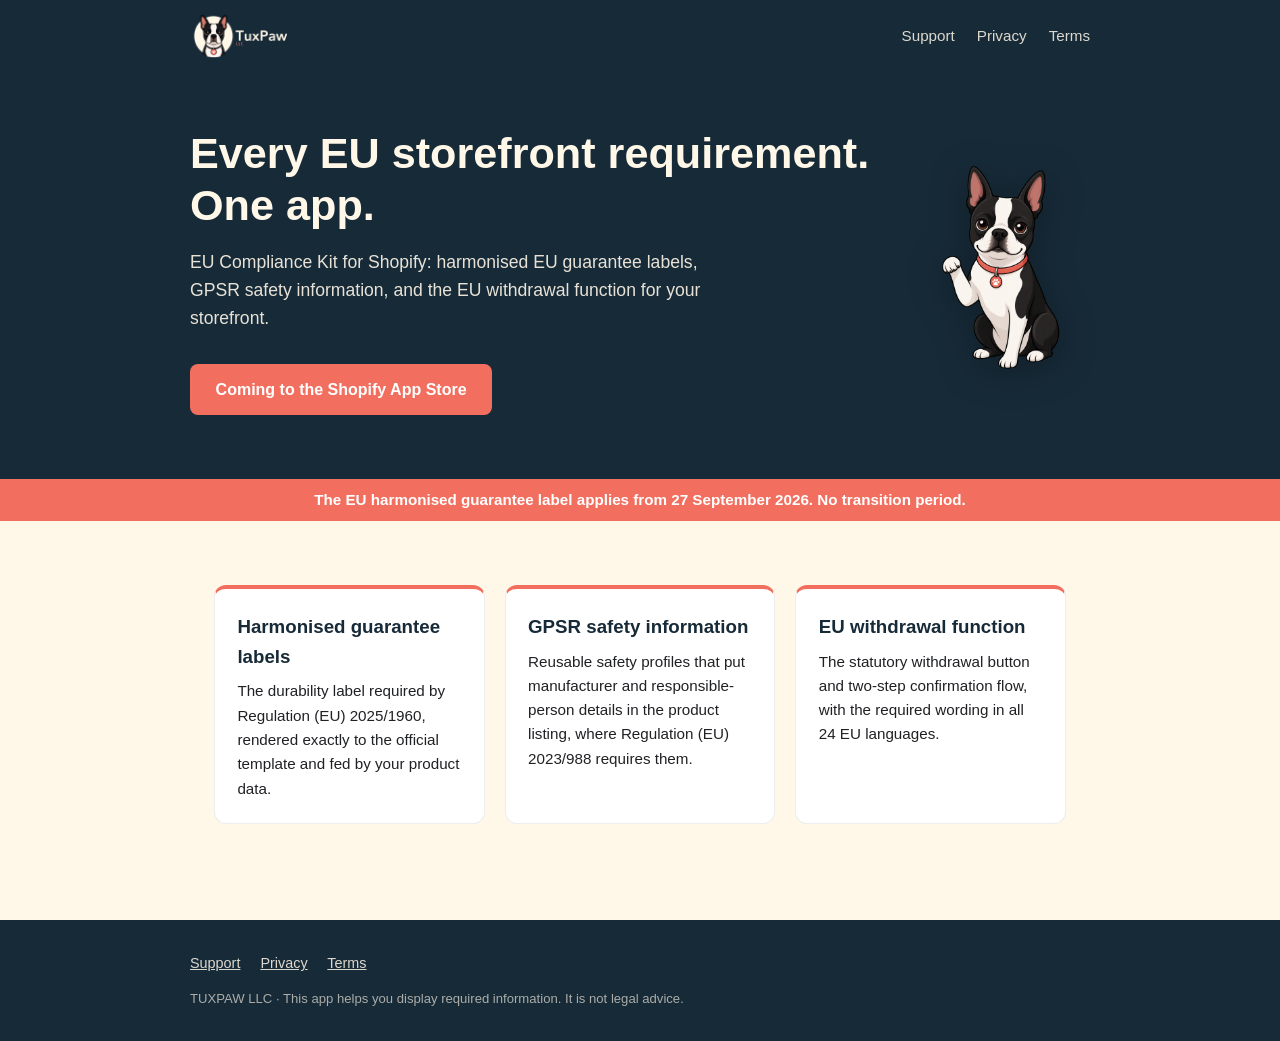
==== index.html @ 38295444 "Initial site" ====
<!DOCTYPE html>
<html lang="en">
<head>
<meta charset="utf-8">
<meta name="viewport" content="width=device-width, initial-scale=1">
<title>TuxPaw Labs - EU Compliance Kit for Shopify</title>
<meta name="description" content="Harmonised EU guarantee labels, GPSR safety information, and the EU withdrawal function for your Shopify storefront. One app, every EU storefront requirement.">
<link rel="icon" href="assets/tuxpaw-favicon.ico">
<link rel="apple-touch-icon" href="assets/tuxpaw-icon-192.png">
<link rel="stylesheet" href="style.css">
</head>
<body>
<header>
  <div class="nav">
    <a class="logo" href="index.html"><img src="assets/tuxpaw-primary-horizontal-dark.png" alt="TuxPaw Labs"></a>
    <nav>
      <a href="support.html">Support</a>
      <a href="privacy.html">Privacy</a>
      <a href="terms.html">Terms</a>
    </nav>
  </div>
</header>
<section class="hero">
  <div class="hero-inner">
    <div class="hero-text">
      <h1>Every EU storefront requirement. One app.</h1>
      <p>EU Compliance Kit for Shopify: harmonised EU guarantee labels, GPSR safety information, and the EU withdrawal function for your storefront.</p>
      <!-- TODO: replace href with the App Store listing URL once live -->
      <a class="btn" href="mailto:support@tuxpawlabs.com?subject=EU%20Compliance%20Kit">Coming to the Shopify App Store</a>
    </div>
    <img class="mascot" src="assets/hime-mascot.png" alt="Hime, the TuxPaw Boston Terrier mascot">
  </div>
</section>
<div class="deadline">The EU harmonised guarantee label applies from 27 September 2026. No transition period.</div>
<main>
  <div class="features">
    <div class="card">
      <h3>Harmonised guarantee labels</h3>
      <p>The durability label required by Regulation (EU) 2025/1960, rendered exactly to the official template and fed by your product data.</p>
    </div>
    <div class="card">
      <h3>GPSR safety information</h3>
      <p>Reusable safety profiles that put manufacturer and responsible-person details in the product listing, where Regulation (EU) 2023/988 requires them.</p>
    </div>
    <div class="card">
      <h3>EU withdrawal function</h3>
      <p>The statutory withdrawal button and two-step confirmation flow, with the required wording in all 24 EU languages.</p>
    </div>
  </div>
</main>
<footer>
  <div class="foot">
    <a href="support.html">Support</a>
    <a href="privacy.html">Privacy</a>
    <a href="terms.html">Terms</a>
    <div class="legal">TUXPAW LLC · This app helps you display required information. It is not legal advice.</div>
  </div>
</footer>
</body>
</html>
---- style.css ----
:root {
  --midnight: #172A38;
  --tux-black: #202124;
  --ivory: #FFF7E8;
  --coral: #F26F5F;
  --taupe: #A88982;
}
* { box-sizing: border-box; margin: 0; padding: 0; }
body {
  font-family: "Nunito Sans", Arial, sans-serif;
  color: var(--tux-black);
  background: var(--ivory);
  line-height: 1.6;
}
header {
  background: var(--midnight);
  color: var(--ivory);
  padding: 0.75rem 1.5rem;
}
.nav {
  max-width: 900px;
  margin: 0 auto;
  display: flex;
  align-items: center;
  justify-content: space-between;
  flex-wrap: wrap;
  gap: 0.5rem;
}
.logo img { height: 48px; display: block; }
.nav nav a {
  color: var(--ivory);
  text-decoration: none;
  margin-left: 1.1rem;
  font-size: 0.95rem;
  opacity: 0.85;
}
.nav nav a:hover { opacity: 1; color: var(--coral); }
.hero {
  background: var(--midnight);
  color: var(--ivory);
  padding: 3.5rem 1.5rem 4rem;
}
.hero-inner {
  max-width: 900px;
  margin: 0 auto;
  display: flex;
  align-items: center;
  justify-content: space-between;
  gap: 2.5rem;
  flex-wrap: wrap;
}
.hero-text { flex: 1 1 420px; }
.hero h1 {
  font-weight: 800;
  font-size: clamp(1.8rem, 4.5vw, 2.7rem);
  margin-bottom: 1rem;
  line-height: 1.2;
}
.hero p {
  max-width: 560px;
  margin-bottom: 2rem;
  font-size: 1.1rem;
  opacity: 0.9;
}
.mascot {
  flex: 0 1 auto;
  max-height: 260px;
  width: auto;
  filter: drop-shadow(0 6px 18px rgba(0,0,0,0.25));
}
.btn {
  display: inline-block;
  background: var(--coral);
  color: #fff;
  font-weight: 600;
  text-decoration: none;
  padding: 0.8rem 1.6rem;
  border-radius: 8px;
}
.btn:hover { filter: brightness(1.06); }
.deadline {
  background: var(--coral);
  color: #fff;
  text-align: center;
  padding: 0.55rem 1rem;
  font-size: 0.95rem;
  font-weight: 600;
}
main {
  max-width: 900px;
  margin: 0 auto;
  padding: 3rem 1.5rem;
}
.features {
  display: grid;
  grid-template-columns: repeat(auto-fit, minmax(230px, 1fr));
  gap: 1.25rem;
  margin-top: 1rem;
}
.card {
  background: #fff;
  border: 1px solid rgba(23, 42, 56, 0.08);
  border-radius: 12px;
  padding: 1.4rem;
  border-top: 4px solid var(--coral);
}
.card h3 { font-weight: 600; margin-bottom: 0.5rem; color: var(--midnight); }
.card p { font-size: 0.95rem; }
article h1 { font-weight: 800; color: var(--midnight); margin-bottom: 0.4rem; font-size: 1.9rem; }
article h2 { font-weight: 600; color: var(--midnight); margin: 1.8rem 0 0.5rem; font-size: 1.25rem; }
article p, article li { margin-bottom: 0.7rem; }
article ol, article ul { padding-left: 1.4rem; }
.meta { color: var(--taupe); font-size: 0.9rem; margin-bottom: 1.5rem; }
a { color: var(--coral); }
footer {
  background: var(--midnight);
  color: var(--ivory);
  padding: 2rem 1.5rem;
  margin-top: 3rem;
}
.foot {
  max-width: 900px;
  margin: 0 auto;
  font-size: 0.9rem;
  opacity: 0.85;
}
.foot a { color: var(--ivory); margin-right: 1rem; }
.foot .legal { margin-top: 0.8rem; font-size: 0.82rem; opacity: 0.75; }
@media (max-width: 640px) {
  .hero-inner { justify-content: center; text-align: center; }
  .hero p { margin-left: auto; margin-right: auto; }
  .mascot { max-height: 200px; }
}
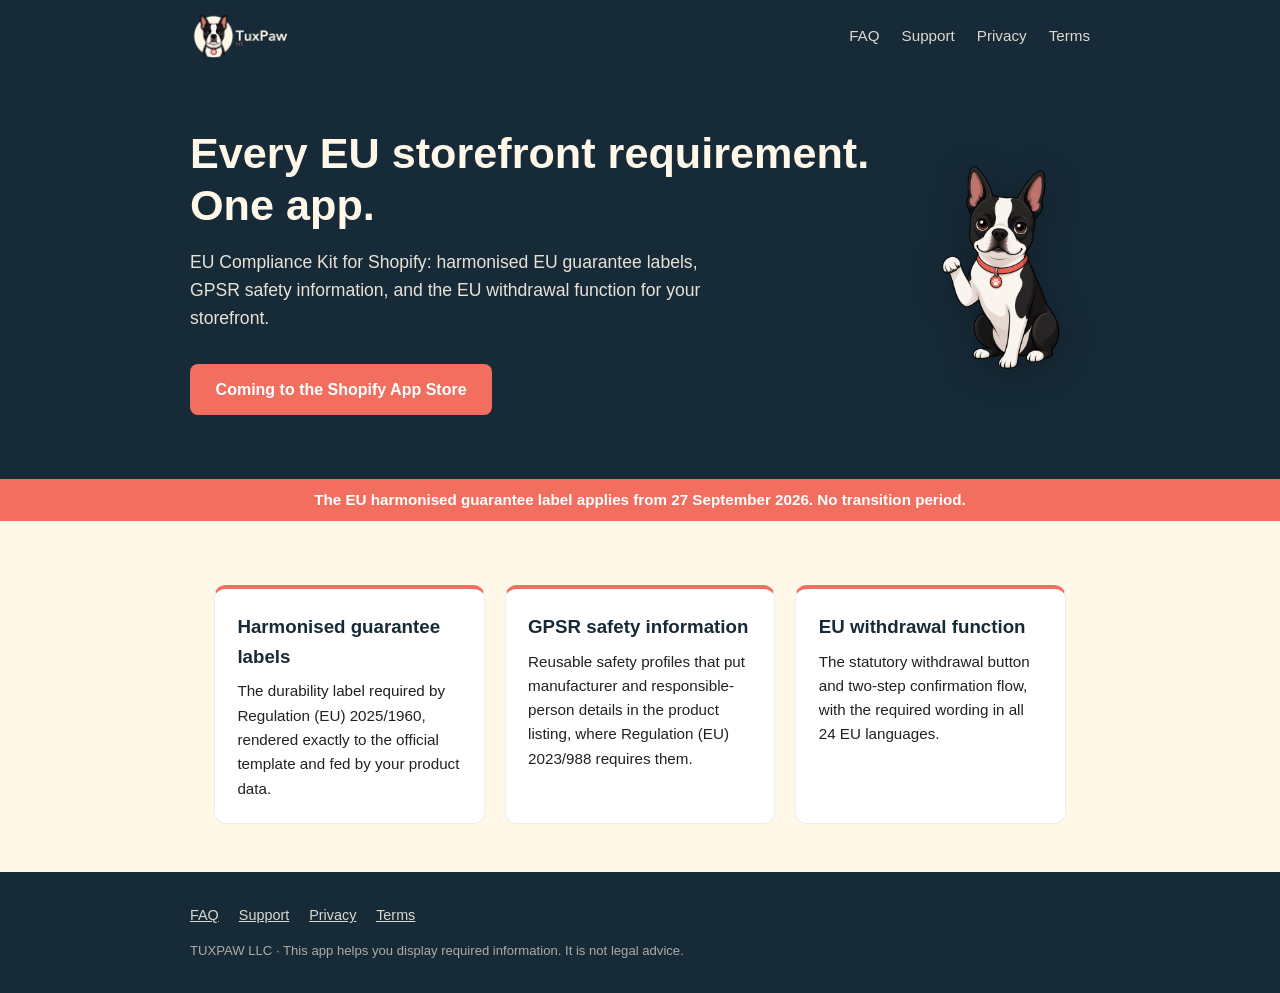
==== commit 31b41b8c: "feat(site): add a real FAQ page and link it from every page (WEB-2) support.html was three sentences" ====
--- a/index.html
+++ b/index.html
@@ -14,6 +14,7 @@
   <div class="nav">
     <a class="logo" href="index.html"><img src="assets/tuxpaw-primary-horizontal-dark.png" alt="TuxPaw Labs"></a>
     <nav>
+      <a href="faq.html">FAQ</a>
       <a href="support.html">Support</a>
       <a href="privacy.html">Privacy</a>
       <a href="terms.html">Terms</a>
@@ -50,6 +51,7 @@
 </main>
 <footer>
   <div class="foot">
+    <a href="faq.html">FAQ</a>
     <a href="support.html">Support</a>
     <a href="privacy.html">Privacy</a>
     <a href="terms.html">Terms</a>
--- a/style.css
+++ b/style.css
@@ -11,6 +11,9 @@
   color: var(--tux-black);
   background: var(--ivory);
   line-height: 1.6;
+  min-height: 100vh;
+  display: flex;
+  flex-direction: column;
 }
 header {
   background: var(--midnight);
@@ -87,6 +90,8 @@
   font-weight: 600;
 }
 main {
+  flex: 1 0 auto;
+  width: 100%;
   max-width: 900px;
   margin: 0 auto;
   padding: 3rem 1.5rem;
@@ -116,7 +121,7 @@
   background: var(--midnight);
   color: var(--ivory);
   padding: 2rem 1.5rem;
-  margin-top: 3rem;
+  margin-top: auto;
 }
 .foot {
   max-width: 900px;
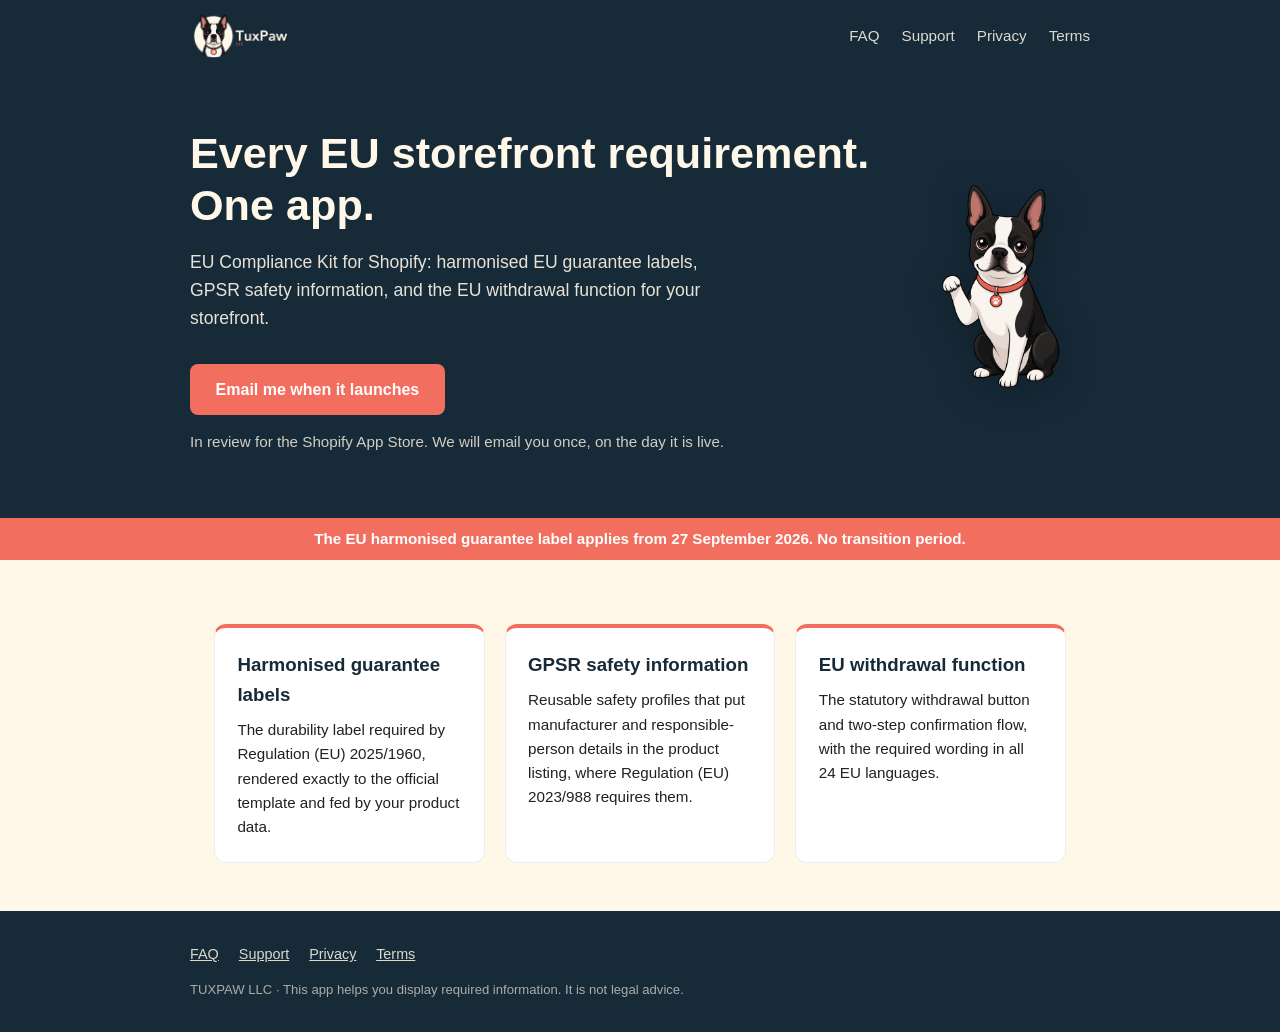
==== commit 2048a283: "site: ask for the notify signup instead of announcing a status The hero button already pointed at a " ====
--- a/index.html
+++ b/index.html
@@ -26,8 +26,15 @@
     <div class="hero-text">
       <h1>Every EU storefront requirement. One app.</h1>
       <p>EU Compliance Kit for Shopify: harmonised EU guarantee labels, GPSR safety information, and the EU withdrawal function for your storefront.</p>
-      <!-- TODO: replace href with the App Store listing URL once live -->
-      <a class="btn" href="mailto:support@tuxpawlabs.com?subject=EU%20Compliance%20Kit">Coming to the Shopify App Store</a>
+      <!-- TODO: when the App Store listing goes live, swap this href for the
+           listing URL, change the label to "Install on Shopify", and delete
+           the .cta-note paragraph below. Until then the button has to ASK for
+           something: "Coming to the Shopify App Store" reads as a status
+           badge, so nobody clicks it, and every merchant who arrives before
+           the 27 September deadline leaves without a way to be told when we
+           are live. Still a mailto: no form, no cookies, no third party. -->
+      <a class="btn" href="mailto:support@tuxpawlabs.com?subject=Notify%20me%3A%20EU%20Compliance%20Kit&amp;body=Send%20your%20myshopify.com%20domain%20and%20we%20will%20email%20you%20once%2C%20on%20the%20day%20the%20app%20is%20live.%20Nothing%20else%20needed.">Email me when it launches</a>
+      <p class="cta-note">In review for the Shopify App Store. We will email you once, on the day it is live.</p>
     </div>
     <img class="mascot" src="assets/hime-mascot.png" alt="Hime, the TuxPaw Boston Terrier mascot">
   </div>
--- a/style.css
+++ b/style.css
@@ -81,6 +81,16 @@
   border-radius: 8px;
 }
 .btn:hover { filter: brightness(1.06); }
+/* Sits under the hero CTA. Needs `.hero .cta-note`, not `.cta-note`: the
+   existing `.hero p` rule is more specific than a bare class and would
+   otherwise win on font-size and margin. */
+.hero .cta-note {
+  margin-top: 0.9rem;
+  margin-bottom: 0;
+  font-size: 0.95rem;
+  opacity: 0.8;
+  max-width: 560px;
+}
 .deadline {
   background: var(--coral);
   color: #fff;
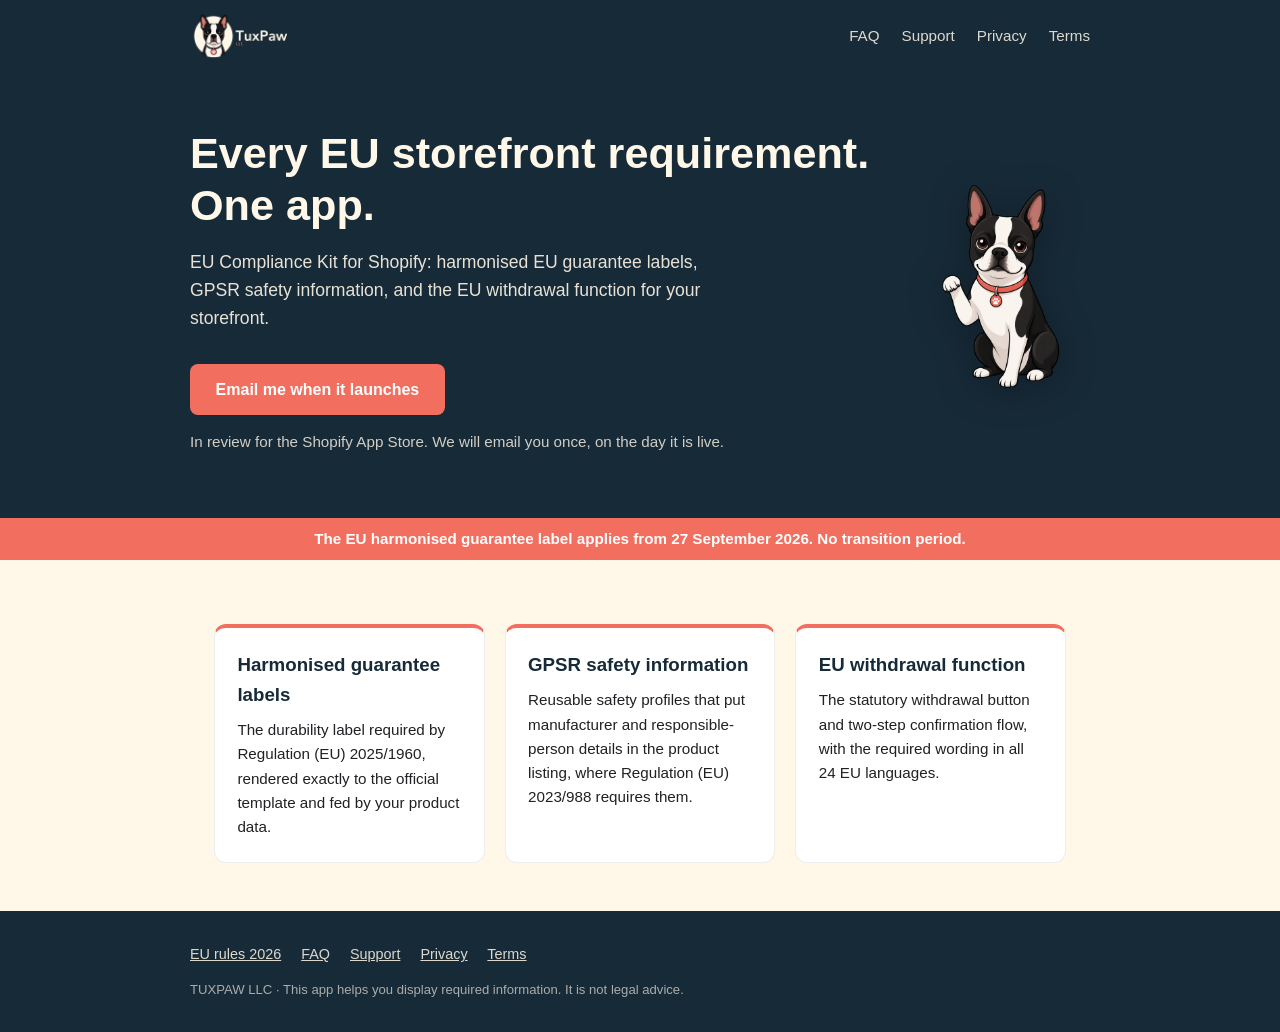
==== commit 6ac1e668: "site: publish EU rules 2026 explainer (EN, DE), footer link, sitemap and robots (approved by Mark 20" ====
--- a/index.html
+++ b/index.html
@@ -58,6 +58,7 @@
 </main>
 <footer>
   <div class="foot">
+    <a href="eu-rules-2026.html">EU rules 2026</a>
     <a href="faq.html">FAQ</a>
     <a href="support.html">Support</a>
     <a href="privacy.html">Privacy</a>
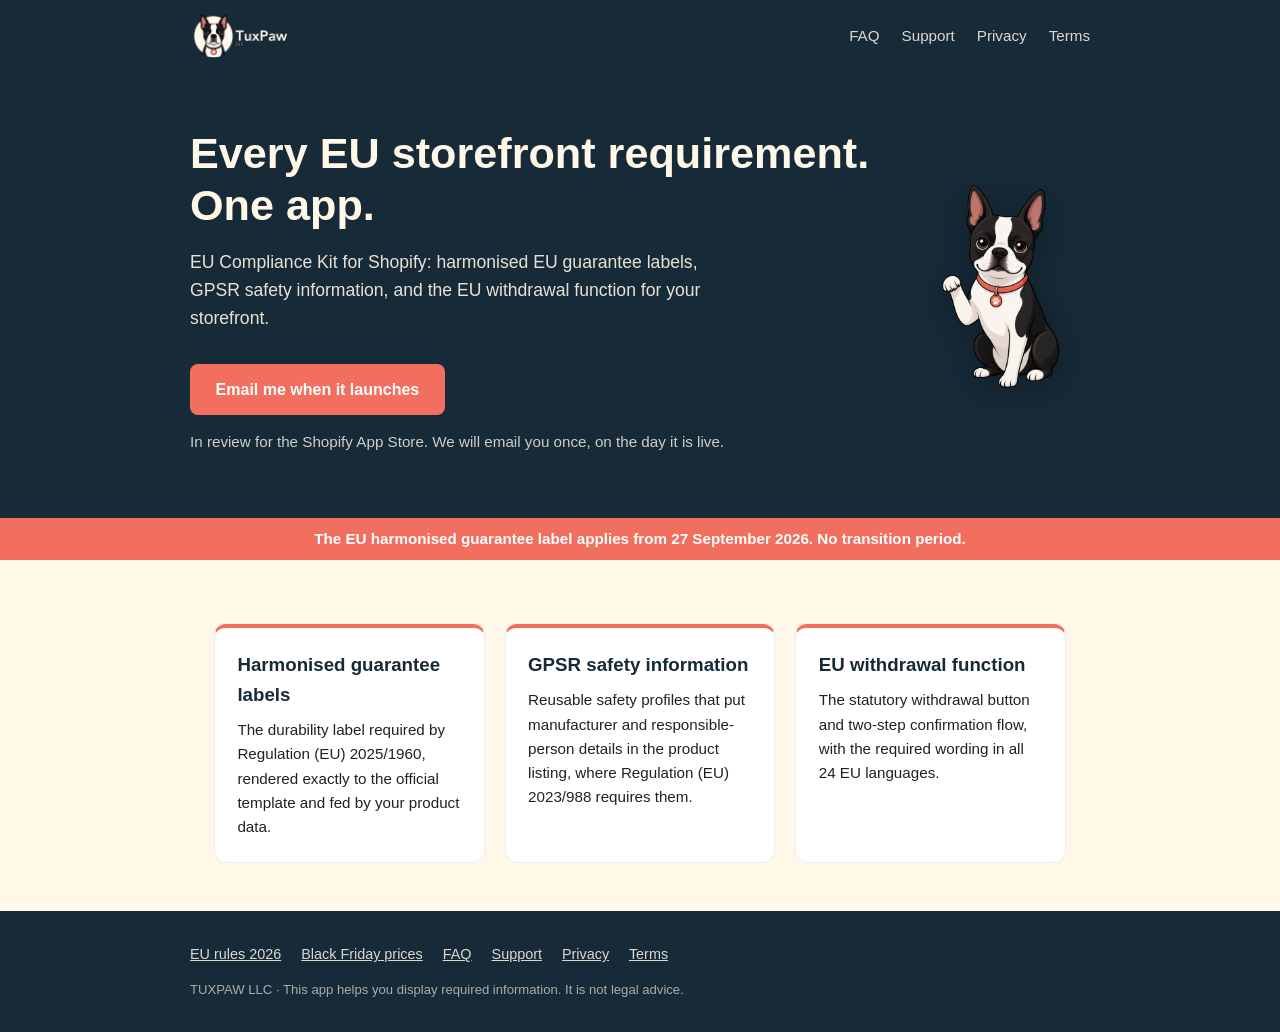
==== commit 4e430883: "site: publish Black Friday 30-day lowest price page (EN, DE), footer link and sitemap (approved by M" ====
--- a/index.html
+++ b/index.html
@@ -59,6 +59,7 @@
 <footer>
   <div class="foot">
     <a href="eu-rules-2026.html">EU rules 2026</a>
+    <a href="black-friday-lowest-price.html">Black Friday prices</a>
     <a href="faq.html">FAQ</a>
     <a href="support.html">Support</a>
     <a href="privacy.html">Privacy</a>
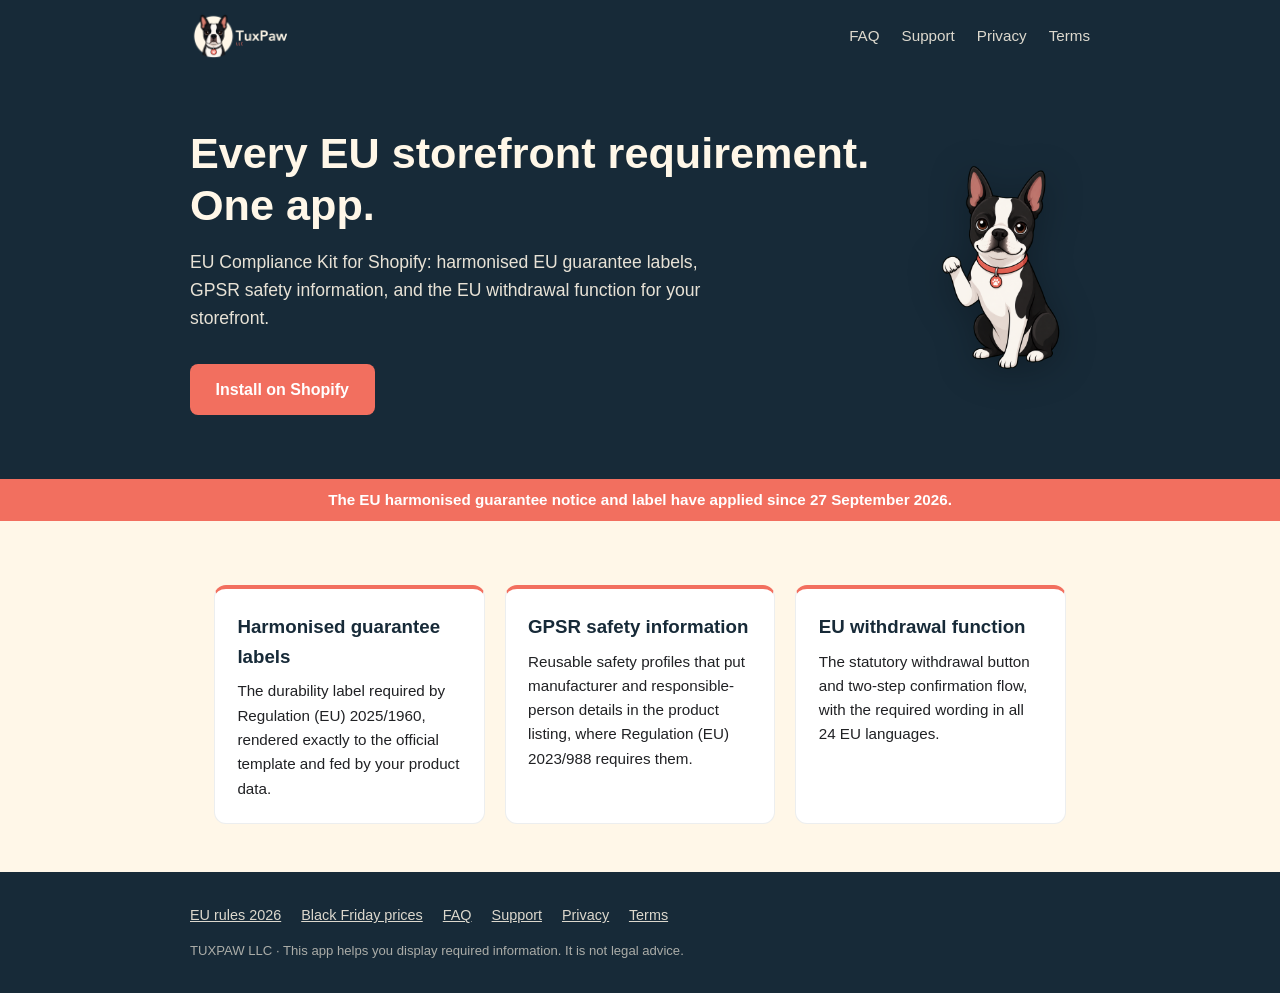
==== commit adbcd648: "site: home CTA now links the live App Store listing; FAQ install answer and guarantee date line brou" ====
--- a/index.html
+++ b/index.html
@@ -8,6 +8,12 @@
 <link rel="icon" href="assets/tuxpaw-favicon.ico">
 <link rel="apple-touch-icon" href="assets/tuxpaw-icon-192.png">
 <link rel="stylesheet" href="style.css">
+<!-- BF-STRIP start: Black Friday strip, remove on 2026-12-01 (also hides itself from that date) -->
+<style>
+  .promo-strip { background: var(--ivory); text-align: center; padding: 0.55rem 16px; font-size: 0.95rem; line-height: 1.4; }
+  .promo-strip a { color: var(--midnight); font-weight: 600; text-decoration: underline; text-underline-offset: 2px; }
+</style>
+<!-- BF-STRIP end -->
 </head>
 <body>
 <header>
@@ -21,25 +27,21 @@
     </nav>
   </div>
 </header>
+<!-- BF-STRIP start -->
+<div class="promo-strip" id="bf-strip"><a href="black-friday-lowest-price.html">Running a Black Friday sale for EU shoppers? Check the 30-day lowest price rule first.</a></div>
+<script>if (Date.now() >= Date.parse("2026-12-01T00:00:00Z")) { var bf = document.getElementById("bf-strip"); if (bf) bf.remove(); }</script>
+<!-- BF-STRIP end -->
 <section class="hero">
   <div class="hero-inner">
     <div class="hero-text">
       <h1>Every EU storefront requirement. One app.</h1>
       <p>EU Compliance Kit for Shopify: harmonised EU guarantee labels, GPSR safety information, and the EU withdrawal function for your storefront.</p>
-      <!-- TODO: when the App Store listing goes live, swap this href for the
-           listing URL, change the label to "Install on Shopify", and delete
-           the .cta-note paragraph below. Until then the button has to ASK for
-           something: "Coming to the Shopify App Store" reads as a status
-           badge, so nobody clicks it, and every merchant who arrives before
-           the 27 September deadline leaves without a way to be told when we
-           are live. Still a mailto: no form, no cookies, no third party. -->
-      <a class="btn" href="mailto:support@tuxpawlabs.com?subject=Notify%20me%3A%20EU%20Compliance%20Kit&amp;body=Send%20your%20myshopify.com%20domain%20and%20we%20will%20email%20you%20once%2C%20on%20the%20day%20the%20app%20is%20live.%20Nothing%20else%20needed.">Email me when it launches</a>
-      <p class="cta-note">In review for the Shopify App Store. We will email you once, on the day it is live.</p>
+      <a class="btn" href="https://apps.shopify.com/eu-compliance-kit">Install on Shopify</a>
     </div>
     <img class="mascot" src="assets/hime-mascot.png" alt="Hime, the TuxPaw Boston Terrier mascot">
   </div>
 </section>
-<div class="deadline">The EU harmonised guarantee label applies from 27 September 2026. No transition period.</div>
+<div class="deadline">The EU harmonised guarantee notice and label have applied since 27 September 2026.</div>
 <main>
   <div class="features">
     <div class="card">
